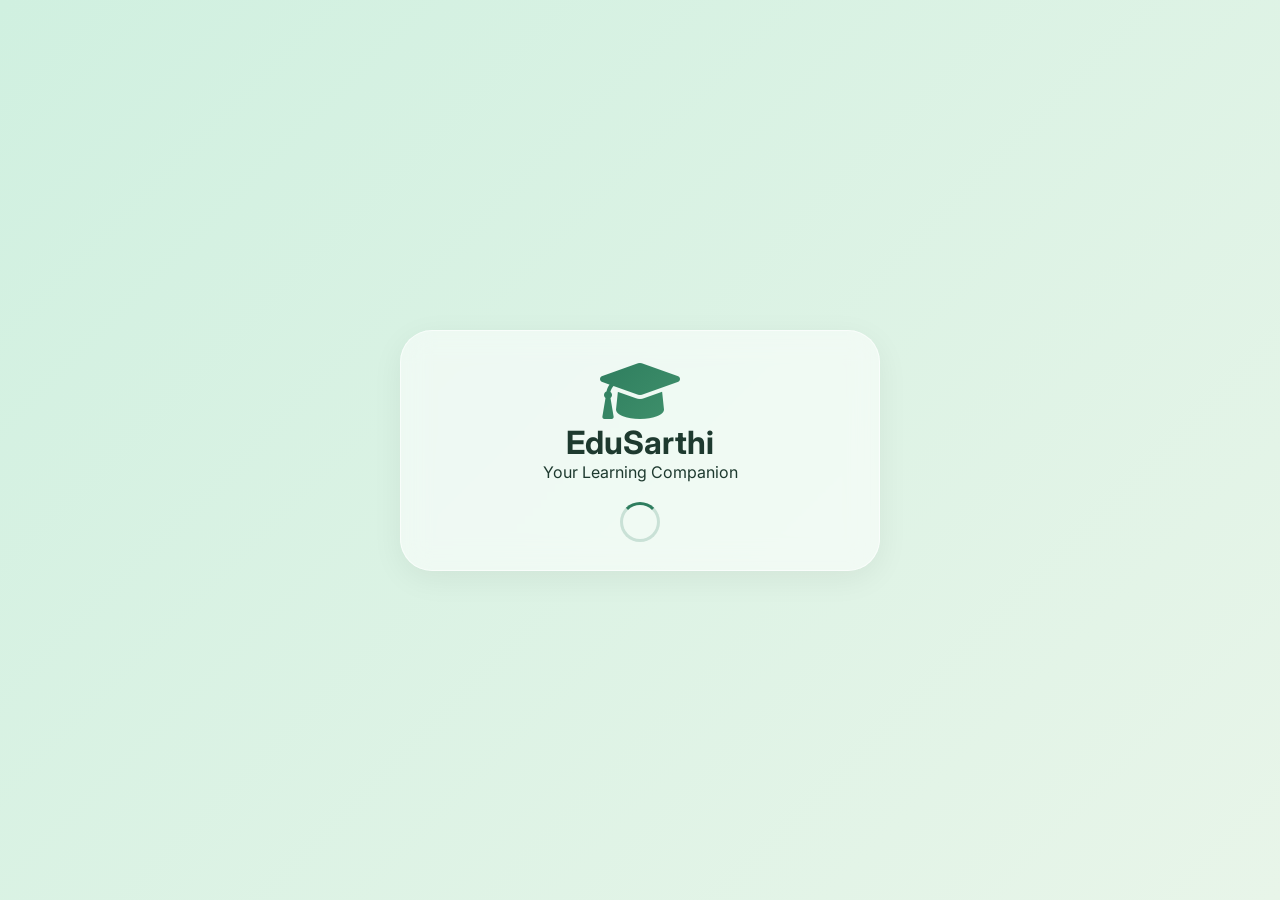
==== index.html @ a95be11b "Add files via upload" ====
<!DOCTYPE html>
<html lang="en">
<head>
    <meta charset="UTF-8">
    <meta name="viewport" content="width=device-width, initial-scale=1.0, viewport-fit=cover, user-scalable=no">
    <title>EduSarthi | Professional Learning App</title>
    <link rel="stylesheet" href="style.css">
    <link href="https://fonts.googleapis.com/css2?family=Inter:opsz,wght@14..32,300;400;500;600;700;800&display=swap" rel="stylesheet">
    <link rel="stylesheet" href="https://cdnjs.cloudflare.com/ajax/libs/font-awesome/6.0.0-beta3/css/all.min.css">
</head>
<body>

    <!-- SPLASH SCREEN -->
    <div id="splash" class="screen active">
        <div class="glass-card splash-card">
            <div class="logo-icon">
                <i class="fas fa-graduation-cap"></i>
            </div>
            <h1>EduSarthi</h1>
            <p id="splashText">Your Learning Companion</p>
            <div class="spinner"></div>
        </div>
    </div>

    <!-- LOGIN SCREEN -->
    <div id="login" class="screen">
        <div class="glass-card">
            <i class="fas fa-chalkboard-user" style="font-size: 2.5rem; color: #2d6a4f;"></i>
            <h2 id="loginTitle">Welcome to EduSarthi</h2>
            <p id="loginSub">Sign in to continue</p>
            <div class="input-group">
                <i class="fas fa-user"></i>
                <input type="text" id="studentName" placeholder="Full Name">
            </div>
            <div class="input-group">
                <i class="fas fa-phone-alt"></i>
                <input type="tel" id="studentNumber" placeholder="Mobile Number">
            </div>
            <button id="loginBtn" class="btn-primary">Continue →</button>
        </div>
    </div>

    <!-- LANGUAGE SCREEN -->
    <div id="language" class="screen">
        <div class="glass-card">
            <h2 id="langTitle">Choose Language</h2>
            <p id="langSub">Select your preferred language</p>
            <div id="langList" class="lang-grid"></div>
            <button id="langNext" class="btn-primary">Next →</button>
        </div>
    </div>

    <!-- SETUP SCREEN -->
    <div id="setup" class="screen">
        <div class="glass-card">
            <h2 id="setupTitle">Complete Your Profile</h2>
            <div class="input-group">
                <i class="fas fa-layer-group"></i>
                <select id="classSelect"></select>
            </div>
            <div class="input-group">
                <i class="fas fa-building"></i>
                <select id="boardSelect">
                    <option>CBSE</option>
                    <option>State Board</option>
                </select>
            </div>
            <div class="input-group">
                <i class="fas fa-school"></i>
                <input type="text" id="schoolName" placeholder="School Name">
            </div>
            <div class="subjects-group">
                <label id="subjectsLabel">Select Subjects:</label>
                <div id="subjectsList" class="subjects-grid"></div>
            </div>
            <button id="saveSetup" class="btn-primary">Save & Start →</button>
        </div>
    </div>

    <!-- DASHBOARD -->
    <div id="dashboard" class="screen">
        <div class="dashboard-header">
            <div class="greeting">
                <i class="fas fa-user-circle"></i>
                <div>
                    <span id="welcomePrefix">Hello,</span>
                    <h3 id="welcomeName">Student</h3>
                </div>
            </div>
            <button id="settingsBtn" class="icon-btn"><i class="fas fa-cog"></i></button>
        </div>
        <div class="tab-bar">
            <button class="tab-btn active" data-tab="subjects"><i class="fas fa-book-open"></i> <span id="subjectsTabText">Subjects</span></button>
            <button class="tab-btn" data-tab="progress"><i class="fas fa-chart-line"></i> <span id="progressTabText">Progress</span></button>
        </div>
        <div id="subjectsTab" class="tab-pane active">
            <div id="subjectsContainer" class="subjects-list"></div>
        </div>
        <div id="progressTab" class="tab-pane">
            <div class="glass-card">
                <h3 id="progressTitle">Learning Progress</h3>
                <div class="radial-progress" id="radialProgress">
                    <span>0%</span>
                </div>
                <div id="progressStats" class="progress-stats"></div>
            </div>
        </div>
    </div>

    <!-- SUBJECT CHAPTERS -->
    <div id="subjectDetail" class="screen">
        <div class="header-nav">
            <button id="backToDash" class="back-btn"><i class="fas fa-arrow-left"></i></button>
            <h2 id="subjectTitle">Subject</h2>
        </div>
        <div id="chaptersList" class="chapters-list"></div>
    </div>

    <!-- QUIZ SCREEN -->
    <div id="quizScreen" class="screen">
        <div class="header-nav">
            <button id="closeQuiz" class="back-btn"><i class="fas fa-times"></i></button>
            <h2 id="quizHeader">Quiz</h2>
        </div>
        <div id="quizContent" class="quiz-container"></div>
    </div>

    <!-- SETTINGS MODAL -->
    <div id="settingsModal" class="modal">
        <div class="modal-content glass-card">
            <h3 id="settingsTitle">Settings</h3>
            <button id="resetApp" class="btn-danger">Reset All Data</button>
            <button id="closeSettings" class="btn-outline">Cancel</button>
        </div>
    </div>

    <script src="app.js"></script>
</body>
</html>
---- style.css ----
* {
    margin: 0;
    padding: 0;
    box-sizing: border-box;
}

body {
    font-family: 'Inter', sans-serif;
    background: linear-gradient(135deg, #d0f0e0 0%, #e8f5e9 100%);
    min-height: 100vh;
    display: flex;
    align-items: center;
    justify-content: center;
    padding: 20px;
}

/* Screen transitions */
.screen {
    display: none;
    width: 100%;
    max-width: 480px;
    margin: 0 auto;
    animation: fadeSlide 0.3s ease;
}
.screen.active { display: block; }

@keyframes fadeSlide {
    from { opacity: 0; transform: translateY(15px); }
    to { opacity: 1; transform: translateY(0); }
}

/* Glassmorphism card */
.glass-card, .modal-content, .quiz-container {
    background: rgba(255, 255, 255, 0.55);
    backdrop-filter: blur(14px);
    border-radius: 32px;
    padding: 28px 20px;
    border: 1px solid rgba(255, 255, 255, 0.6);
    box-shadow: 0 8px 32px rgba(0, 0, 0, 0.06);
    color: #1e3a2f;
}

/* Splash */
.splash-card {
    text-align: center;
}
.logo-icon i {
    font-size: 4rem;
    background: linear-gradient(135deg, #2e7d5e, #40916c);
    -webkit-background-clip: text;
    background-clip: text;
    color: transparent;
}
.spinner {
    width: 40px;
    height: 40px;
    margin: 20px auto 0;
    border: 3px solid rgba(46, 125, 94, 0.2);
    border-top: 3px solid #2e7d5e;
    border-radius: 50%;
    animation: spin 0.8s linear infinite;
}
@keyframes spin {
    to { transform: rotate(360deg); }
}

/* Input fields */
.input-group {
    display: flex;
    align-items: center;
    background: rgba(255, 255, 255, 0.85);
    border-radius: 40px;
    padding: 12px 18px;
    margin: 14px 0;
    gap: 12px;
    border: 1px solid #c8e6d9;
}
.input-group i { color: #2e7d5e; font-size: 1.2rem; }
.input-group input, .input-group select {
    background: transparent;
    border: none;
    width: 100%;
    color: #1e3a2f;
    font-size: 1rem;
    outline: none;
}
.input-group input::placeholder { color: #8fbc9f; }
select option { background: white; color: #1e3a2f; }

/* Buttons */
.btn-primary {
    background: linear-gradient(95deg, #2e7d5e, #40916c);
    border: none;
    width: 100%;
    padding: 14px;
    border-radius: 40px;
    font-weight: 700;
    font-size: 1rem;
    color: white;
    margin-top: 20px;
    cursor: pointer;
    transition: 0.2s;
    display: flex;
    align-items: center;
    justify-content: center;
    gap: 8px;
    box-shadow: 0 4px 10px rgba(46, 125, 94, 0.2);
}
.btn-primary:hover { transform: scale(0.98); background: #1b5a41; }

/* Language & subject grids */
.lang-grid, .subjects-grid {
    display: grid;
    grid-template-columns: repeat(auto-fill, minmax(100px, 1fr));
    gap: 12px;
    margin: 20px 0;
}
.lang-option, .subject-check {
    background: rgba(255, 255, 255, 0.8);
    padding: 10px;
    text-align: center;
    border-radius: 40px;
    cursor: pointer;
    transition: 0.2s;
    font-weight: 500;
    color: #1e3a2f;
    border: 1px solid #c8e6d9;
}
.lang-option.selected, .subject-check.selected {
    background: #2e7d5e;
    color: white;
    border: none;
    box-shadow: 0 4px 10px rgba(46, 125, 94, 0.3);
}

/* Dashboard */
.dashboard-header {
    display: flex;
    justify-content: space-between;
    align-items: center;
    margin-bottom: 24px;
}
.greeting { display: flex; align-items: center; gap: 12px; }
.greeting i { font-size: 2.5rem; color: #2e7d5e; }
.icon-btn {
    background: rgba(255,255,255,0.7);
    border: none;
    width: 44px;
    height: 44px;
    border-radius: 30px;
    color: #2e7d5e;
    font-size: 1.2rem;
    cursor: pointer;
}
.tab-bar {
    display: flex;
    background: rgba(255,255,255,0.5);
    backdrop-filter: blur(8px);
    border-radius: 50px;
    padding: 6px;
    margin-bottom: 24px;
}
.tab-btn {
    flex: 1;
    background: transparent;
    border: none;
    padding: 10px;
    border-radius: 40px;
    color: #1e3a2f;
    font-weight: 600;
    display: flex;
    align-items: center;
    justify-content: center;
    gap: 8px;
    cursor: pointer;
}
.tab-btn.active {
    background: #2e7d5e;
    color: white;
}
.tab-pane { display: none; }
.tab-pane.active { display: block; }

/* Subject cards */
.subjects-list {
    display: flex;
    flex-direction: column;
    gap: 12px;
}
.subject-card {
    background: rgba(255,255,255,0.7);
    border-radius: 24px;
    padding: 14px 18px;
    display: flex;
    align-items: center;
    justify-content: space-between;
    border: 1px solid rgba(46,125,94,0.2);
}
.subject-left i { font-size: 1.8rem; color: #2e7d5e; }
.open-subject {
    background: #2e7d5e;
    border: none;
    padding: 6px 18px;
    border-radius: 30px;
    font-weight: bold;
    color: white;
    cursor: pointer;
}

/* Chapters */
.chapters-list { display: flex; flex-direction: column; gap: 12px; }
.chapter-card {
    background: rgba(255,255,255,0.7);
    border-radius: 24px;
    padding: 16px;
    border-left: 5px solid #2e7d5e;
}
.chapter-title { font-size: 1.2rem; font-weight: 700; margin-bottom: 12px; color: #1e3a2f; }
.chapter-actions {
    display: flex;
    flex-wrap: wrap;
    gap: 10px;
}
.chapter-actions button {
    background: rgba(255,255,255,0.9);
    border: 1px solid #c8e6d9;
    padding: 6px 14px;
    border-radius: 30px;
    color: #1e3a2f;
    cursor: pointer;
    transition: 0.2s;
}
.chapter-actions button.completed { background: #2e7d5e; color: white; border: none; }
.quiz-action { background: #f4a261 !important; color: white !important; border: none !important; }

/* Quiz */
.quiz-container {
    padding: 20px;
}
.quiz-question { font-size: 1.3rem; font-weight: 700; margin-bottom: 20px; }
.quiz-option {
    background: rgba(255,255,255,0.85);
    border: 1px solid #c8e6d9;
    margin: 10px 0;
    padding: 12px 16px;
    border-radius: 40px;
    cursor: pointer;
}
.quiz-option.selected {
    background: #2e7d5e;
    color: white;
    border: none;
}

/* Radial progress */
.radial-progress {
    width: 130px;
    height: 130px;
    margin: 20px auto;
    border-radius: 50%;
    background: conic-gradient(#2e7d5e 0deg, #e2f0e5 0deg);
    display: flex;
    align-items: center;
    justify-content: center;
    font-size: 2rem;
    font-weight: bold;
    color: #1e3a2f;
}
.progress-stats { text-align: center; margin-top: 10px; color: #2d6a4f; }

/* Modal */
.modal {
    position: fixed;
    top: 0; left: 0;
    width: 100%; height: 100%;
    background: rgba(0,0,0,0.3);
    backdrop-filter: blur(8px);
    display: flex;
    align-items: center;
    justify-content: center;
    visibility: hidden;
    opacity: 0;
    transition: 0.2s;
}
.modal.active { visibility: visible; opacity: 1; }
.modal-content { width: 80%; text-align: center; }
.btn-danger {
    background: #e63946;
    border: none;
    padding: 10px;
    border-radius: 40px;
    margin: 8px 0;
    color: white;
    width: 100%;
    cursor: pointer;
}
.btn-outline {
    background: transparent;
    border: 1px solid #2e7d5e;
    color: #2e7d5e;
    padding: 10px;
    border-radius: 40px;
    width: 100%;
    cursor: pointer;
}

/* Header navigation */
.header-nav {
    display: flex;
    align-items: center;
    gap: 16px;
    margin-bottom: 20px;
}
.back-btn {
    background: rgba(255,255,255,0.7);
    border: none;
    width: 44px;
    height: 44px;
    border-radius: 50%;
    color: #2e7d5e;
    cursor: pointer;
}
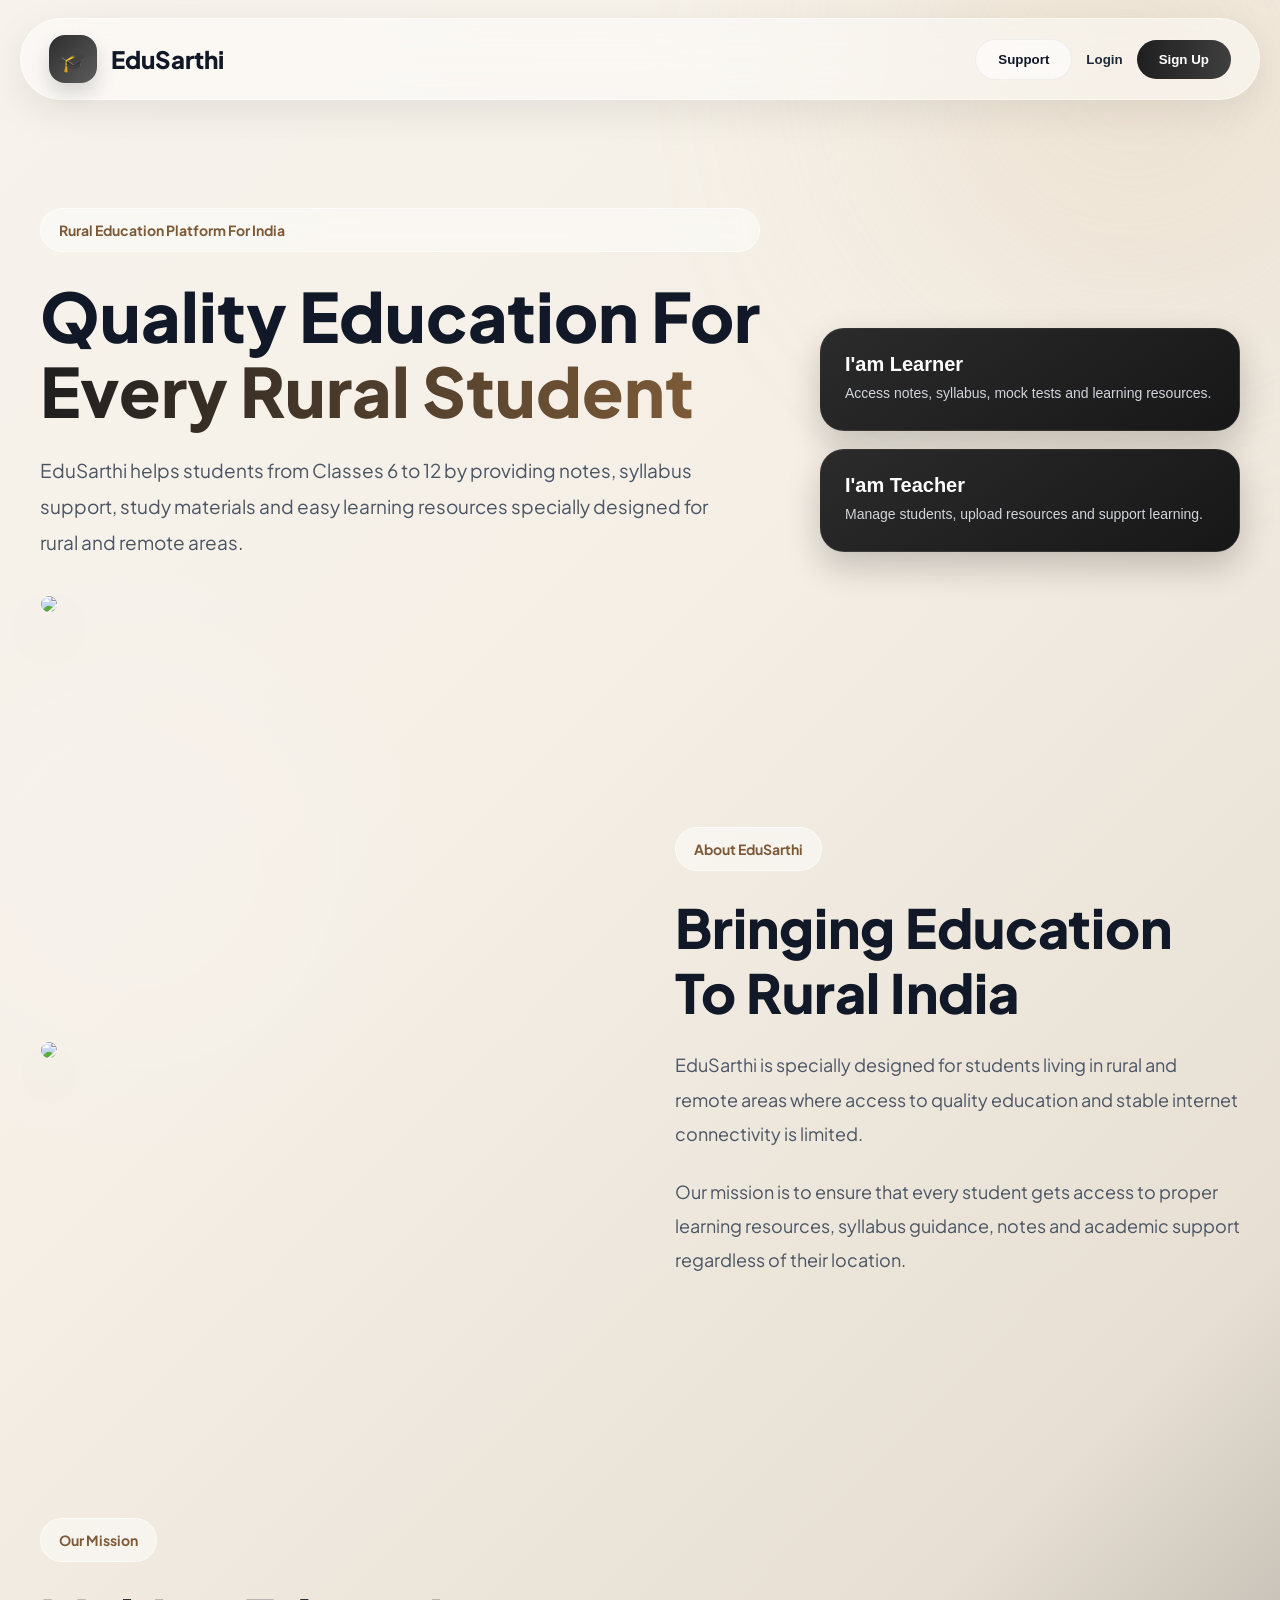
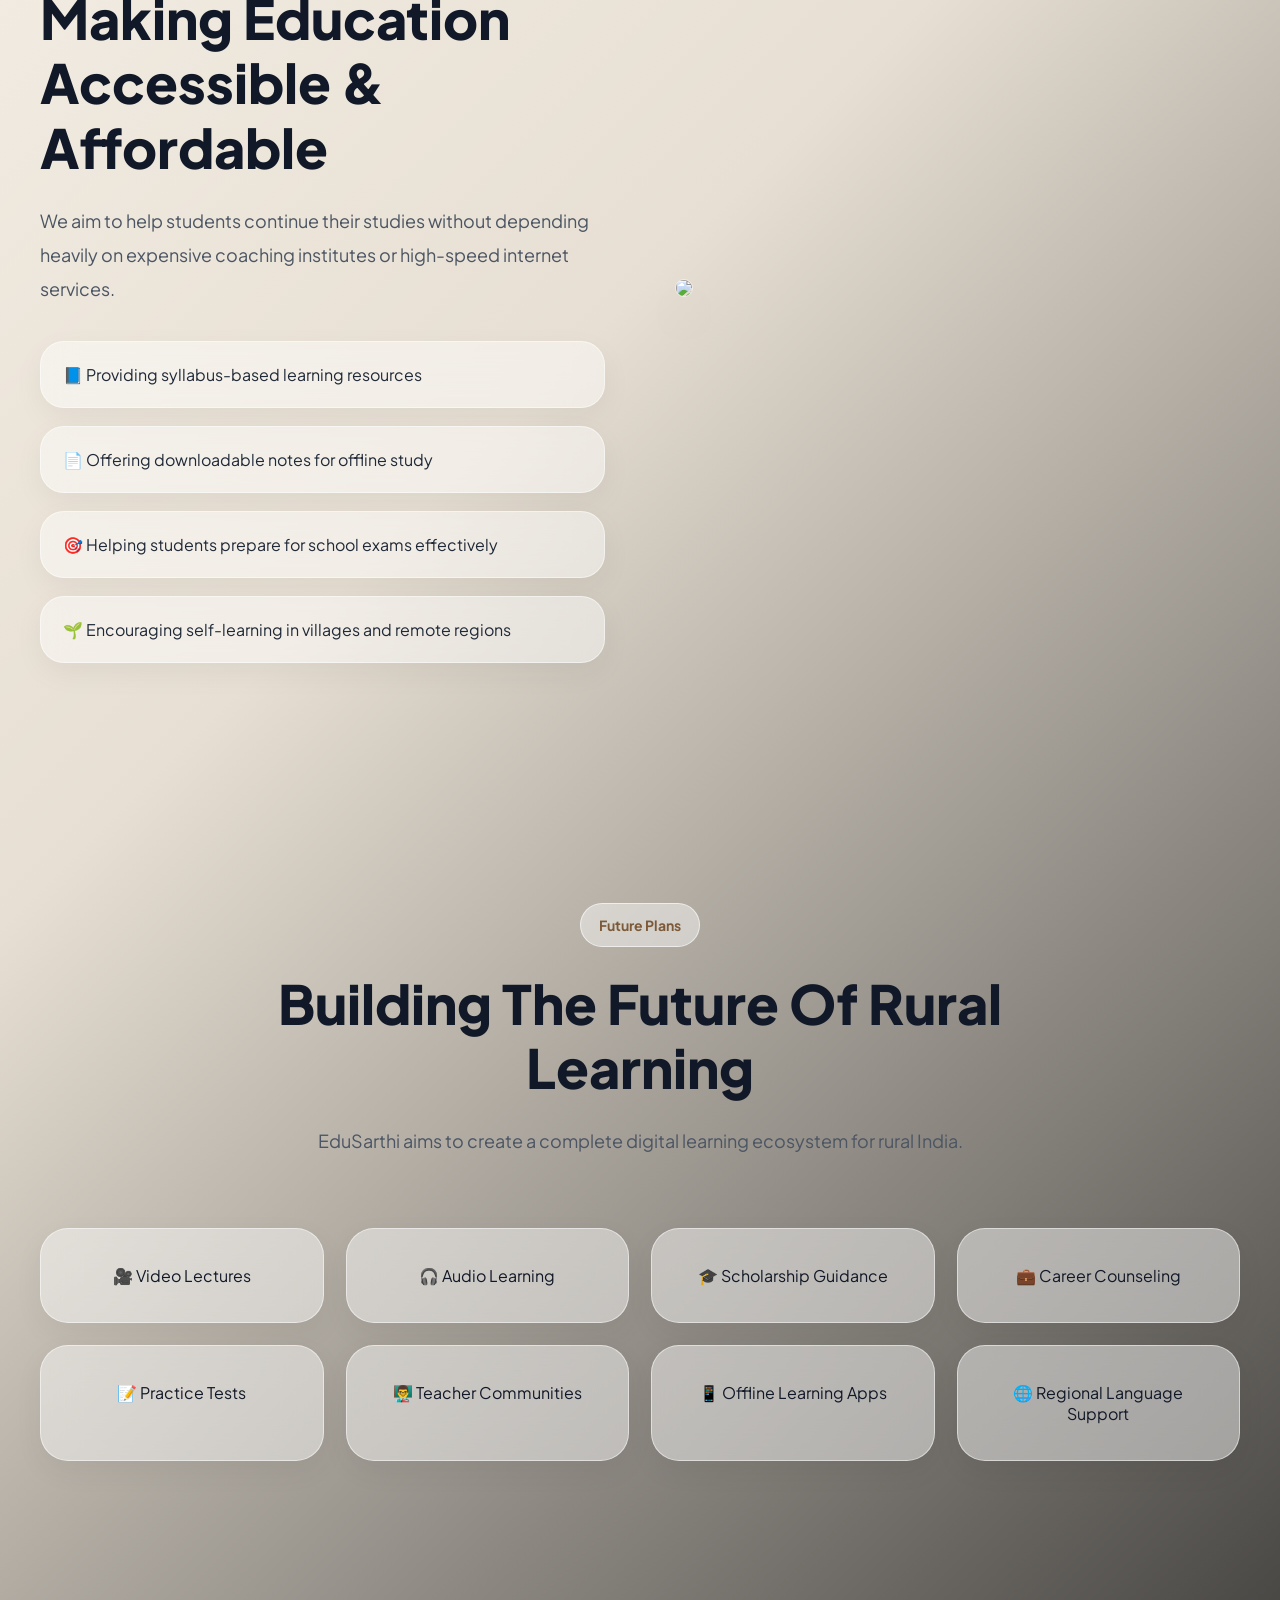
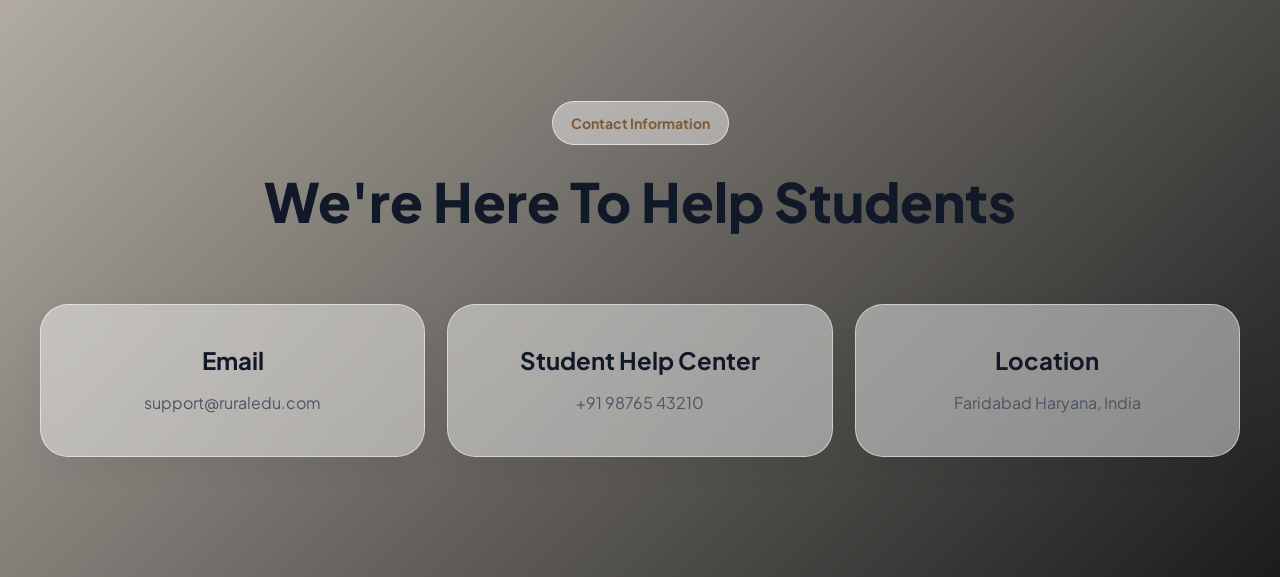
==== commit a767a396: "Add files via upload" ====
--- a/index.html
+++ b/index.html
@@ -1,139 +1,615 @@
 <!DOCTYPE html>
 <html lang="en">
 <head>
-    <meta charset="UTF-8">
-    <meta name="viewport" content="width=device-width, initial-scale=1.0, viewport-fit=cover, user-scalable=no">
-    <title>EduSarthi | Professional Learning App</title>
-    <link rel="stylesheet" href="style.css">
-    <link href="https://fonts.googleapis.com/css2?family=Inter:opsz,wght@14..32,300;400;500;600;700;800&display=swap" rel="stylesheet">
-    <link rel="stylesheet" href="https://cdnjs.cloudflare.com/ajax/libs/font-awesome/6.0.0-beta3/css/all.min.css">
+  <meta charset="UTF-8" />
+  <meta name="viewport" content="width=device-width, initial-scale=1.0"/>
+
+  <title>EduSarthi</title>
+
+  <link rel="stylesheet" href="style.css">
 </head>
+
 <body>
 
-    <!-- SPLASH SCREEN -->
-    <div id="splash" class="screen active">
-        <div class="glass-card splash-card">
-            <div class="logo-icon">
-                <i class="fas fa-graduation-cap"></i>
-            </div>
-            <h1>EduSarthi</h1>
-            <p id="splashText">Your Learning Companion</p>
-            <div class="spinner"></div>
+<!-- =========================
+     NAVBAR
+========================= -->
+
+<header>
+
+  <div class="navbar">
+
+    <div class="logo-section">
+
+      <div class="logo-box">
+        🎓
+      </div>
+
+      <h1>EduSarthi</h1>
+
+    </div>
+
+    <div class="nav-buttons">
+
+      <button class="support-nav-btn">
+        Support
+      </button>
+
+      <button class="login-btn">
+        Login
+      </button>
+
+      <button class="signup-btn">
+        Sign Up
+      </button>
+
+    </div>
+
+  </div>
+
+</header>
+
+
+<!-- =========================
+     HERO SECTION
+========================= -->
+
+<section class="hero">
+
+  <div class="hero-content">
+
+    <!-- LEFT SIDE -->
+
+    <div class="hero-left">
+
+      <div class="badge">
+        Rural Education Platform For India
+      </div>
+
+      <h1 class="hero-title">
+
+        Quality Education For <br>
+
+        <span class="gradient-text">
+          Every Rural Student
+        </span>
+
+      </h1>
+
+      <p class="hero-text">
+
+        EduSarthi helps students from Classes 6 to 12 by providing
+        notes, syllabus support, study materials and easy learning
+        resources specially designed for rural and remote areas.
+
+      </p>
+
+      <div class="hero-right">
+
+        <img
+        class="hero-image"
+        src="https://images.unsplash.com/photo-1522202176988-66273c2fd55f?q=80&w=1200&auto=format&fit=crop">
+
+      </div>
+
+    </div>
+
+
+
+    <!-- RIGHT SIDE BOXES -->
+
+    <div class="hero-box-side">
+
+      <div class="role-buttons">  
+
+        <button class="role-main-btn" onclick="openLearnerModal()">
+            <h3>I'am Learner</h3>
+
+          <p>
+            Access notes, syllabus, mock tests and learning resources.
+          </p>
+
+        </button>
+
+
+        <button class="role-main-btn" onclick="openTeacherModal()">
+
+          <h3>I'am Teacher</h3>
+
+          <p>
+            Manage students, upload resources and support learning.
+          </p>
+
+        </button>
+
+      </div>
+
+    </div>
+
+  </div>
+
+</section>
+
+
+<!-- =========================
+     ABOUT SECTION
+========================= -->
+
+<section class="info-section">
+
+  <div class="section-container">
+
+    <div class="section-image">
+
+      <img
+      src="https://images.unsplash.com/photo-1509062522246-3755977927d7?q=80&w=1200&auto=format&fit=crop">
+
+    </div>
+
+    <div class="section-content">
+
+      <div class="section-tag">
+        About EduSarthi
+      </div>
+
+      <h2 class="section-title">
+        Bringing Education To Rural India
+      </h2>
+
+      <p class="section-text">
+
+        EduSarthi is specially designed for students living in rural
+        and remote areas where access to quality education and stable
+        internet connectivity is limited.
+
+      </p>
+
+      <p class="section-text">
+
+        Our mission is to ensure that every student gets access to
+        proper learning resources, syllabus guidance, notes and academic
+        support regardless of their location.
+
+      </p>
+
+    </div>
+
+  </div>
+
+</section>
+
+
+<!-- =========================
+     MISSION SECTION
+========================= -->
+
+<section class="mission-section">
+
+  <div class="mission-container">
+
+    <div>
+
+      <div class="section-tag">
+        Our Mission
+      </div>
+
+      <h2 class="section-title">
+        Making Education Accessible & Affordable
+      </h2>
+
+      <p class="mission-text">
+
+        We aim to help students continue their studies without depending
+        heavily on expensive coaching institutes or high-speed internet services.
+
+      </p>
+
+      <div class="mission-points">
+
+        <div class="mission-card">
+          📘 Providing syllabus-based learning resources
         </div>
-    </div>
-
-    <!-- LOGIN SCREEN -->
-    <div id="login" class="screen">
-        <div class="glass-card">
-            <i class="fas fa-chalkboard-user" style="font-size: 2.5rem; color: #2d6a4f;"></i>
-            <h2 id="loginTitle">Welcome to EduSarthi</h2>
-            <p id="loginSub">Sign in to continue</p>
-            <div class="input-group">
-                <i class="fas fa-user"></i>
-                <input type="text" id="studentName" placeholder="Full Name">
-            </div>
-            <div class="input-group">
-                <i class="fas fa-phone-alt"></i>
-                <input type="tel" id="studentNumber" placeholder="Mobile Number">
-            </div>
-            <button id="loginBtn" class="btn-primary">Continue →</button>
+
+        <div class="mission-card">
+          📄 Offering downloadable notes for offline study
         </div>
-    </div>
-
-    <!-- LANGUAGE SCREEN -->
-    <div id="language" class="screen">
-        <div class="glass-card">
-            <h2 id="langTitle">Choose Language</h2>
-            <p id="langSub">Select your preferred language</p>
-            <div id="langList" class="lang-grid"></div>
-            <button id="langNext" class="btn-primary">Next →</button>
+
+        <div class="mission-card">
+          🎯 Helping students prepare for school exams effectively
         </div>
-    </div>
-
-    <!-- SETUP SCREEN -->
-    <div id="setup" class="screen">
-        <div class="glass-card">
-            <h2 id="setupTitle">Complete Your Profile</h2>
-            <div class="input-group">
-                <i class="fas fa-layer-group"></i>
-                <select id="classSelect"></select>
-            </div>
-            <div class="input-group">
-                <i class="fas fa-building"></i>
-                <select id="boardSelect">
-                    <option>CBSE</option>
-                    <option>State Board</option>
-                </select>
-            </div>
-            <div class="input-group">
-                <i class="fas fa-school"></i>
-                <input type="text" id="schoolName" placeholder="School Name">
-            </div>
-            <div class="subjects-group">
-                <label id="subjectsLabel">Select Subjects:</label>
-                <div id="subjectsList" class="subjects-grid"></div>
-            </div>
-            <button id="saveSetup" class="btn-primary">Save & Start →</button>
+
+        <div class="mission-card">
+          🌱 Encouraging self-learning in villages and remote regions
         </div>
-    </div>
-
-    <!-- DASHBOARD -->
-    <div id="dashboard" class="screen">
-        <div class="dashboard-header">
-            <div class="greeting">
-                <i class="fas fa-user-circle"></i>
-                <div>
-                    <span id="welcomePrefix">Hello,</span>
-                    <h3 id="welcomeName">Student</h3>
-                </div>
-            </div>
-            <button id="settingsBtn" class="icon-btn"><i class="fas fa-cog"></i></button>
-        </div>
-        <div class="tab-bar">
-            <button class="tab-btn active" data-tab="subjects"><i class="fas fa-book-open"></i> <span id="subjectsTabText">Subjects</span></button>
-            <button class="tab-btn" data-tab="progress"><i class="fas fa-chart-line"></i> <span id="progressTabText">Progress</span></button>
-        </div>
-        <div id="subjectsTab" class="tab-pane active">
-            <div id="subjectsContainer" class="subjects-list"></div>
-        </div>
-        <div id="progressTab" class="tab-pane">
-            <div class="glass-card">
-                <h3 id="progressTitle">Learning Progress</h3>
-                <div class="radial-progress" id="radialProgress">
-                    <span>0%</span>
-                </div>
-                <div id="progressStats" class="progress-stats"></div>
-            </div>
-        </div>
-    </div>
-
-    <!-- SUBJECT CHAPTERS -->
-    <div id="subjectDetail" class="screen">
-        <div class="header-nav">
-            <button id="backToDash" class="back-btn"><i class="fas fa-arrow-left"></i></button>
-            <h2 id="subjectTitle">Subject</h2>
-        </div>
-        <div id="chaptersList" class="chapters-list"></div>
-    </div>
-
-    <!-- QUIZ SCREEN -->
-    <div id="quizScreen" class="screen">
-        <div class="header-nav">
-            <button id="closeQuiz" class="back-btn"><i class="fas fa-times"></i></button>
-            <h2 id="quizHeader">Quiz</h2>
-        </div>
-        <div id="quizContent" class="quiz-container"></div>
-    </div>
-
-    <!-- SETTINGS MODAL -->
-    <div id="settingsModal" class="modal">
-        <div class="modal-content glass-card">
-            <h3 id="settingsTitle">Settings</h3>
-            <button id="resetApp" class="btn-danger">Reset All Data</button>
-            <button id="closeSettings" class="btn-outline">Cancel</button>
-        </div>
-    </div>
-
-    <script src="app.js"></script>
+
+      </div>
+
+    </div>
+
+    <div>
+
+      <img
+      class="mission-image"
+      src="https://images.unsplash.com/photo-1523240795612-9a054b0db644?q=80&w=1200&auto=format&fit=crop">
+
+    </div>
+
+  </div>
+
+</section>
+
+
+<!-- =========================
+     FUTURE SECTION
+========================= -->
+
+<section class="future-section">
+
+  <div class="future-heading">
+
+    <div class="section-tag">
+      Future Plans
+    </div>
+
+    <h2 class="section-title center">
+      Building The Future Of Rural Learning
+    </h2>
+
+    <p class="section-text">
+
+      EduSarthi aims to create a complete digital learning ecosystem
+      for rural India.
+
+    </p>
+
+  </div>
+
+  <div class="future-grid">
+
+    <div class="future-card">
+      🎥 Video Lectures
+    </div>
+
+    <div class="future-card">
+      🎧 Audio Learning
+    </div>
+
+    <div class="future-card">
+      🎓 Scholarship Guidance
+    </div>
+
+    <div class="future-card">
+      💼 Career Counseling
+    </div>
+
+    <div class="future-card">
+      📝 Practice Tests
+    </div>
+
+    <div class="future-card">
+      👨‍🏫 Teacher Communities
+    </div>
+
+    <div class="future-card">
+      📱 Offline Learning Apps
+    </div>
+
+    <div class="future-card">
+      🌐 Regional Language Support
+    </div>
+
+  </div>
+
+</section>
+
+
+<!-- =========================
+     CONTACT SECTION
+========================= -->
+
+<section class="contact-section">
+
+  <div class="contact-container">
+
+    <div class="section-tag">
+      Contact Information
+    </div>
+
+    <h2 class="section-title center">
+      We're Here To Help Students
+    </h2>
+
+    <div class="contact-grid">
+
+      <div class="contact-card">
+
+        <h3>Email</h3>
+
+        <p>
+          support@ruraledu.com
+        </p>
+
+      </div>
+
+      <div class="contact-card">
+
+        <h3>Student Help Center</h3>
+
+        <p>
+          +91 98765 43210
+        </p>
+
+      </div>
+
+      <div class="contact-card">
+
+        <h3>Location</h3>
+
+        <p>
+          Faridabad Haryana, India
+        </p>
+
+      </div>
+
+    </div>
+
+  </div>
+
+</section>
+
+<!-- =========================
+     LOGIN MODAL (Generic - Leave as is)
+========================= -->
+
+<div class="auth-modal" id="authModal">
+
+  <div class="auth-box">
+
+    <span class="close-auth" id="closeAuth">
+      ✖
+    </span>
+
+    <h2>Welcome To EduSarthi</h2>
+
+    <!-- GOOGLE LOGIN -->
+
+    <button class="google-login-btn"
+    onclick="googleLogin()">
+
+      Sign In With Google
+
+    </button>
+
+    <div class="or-line">
+      OR
+    </div>
+
+    <!-- PHONE OTP -->
+
+    <input
+    type="number"
+    id="phone"
+    placeholder="Enter Mobile Number">
+
+    <div id="recaptcha-container"></div>
+
+    <button
+    class="otp-btn"
+    onclick="sendOTP()">
+
+      Send OTP
+
+    </button>
+
+    <input
+    type="number"
+    id="otp"
+    placeholder="Enter OTP">
+
+    <button
+    class="verify-btn"
+    onclick="verifyOTP()">
+
+      Verify OTP
+
+    </button>
+
+  </div>
+
+</div>
+
+<!-- =========================
+     TEACHER LOGIN MODAL (Unchanged)
+========================= -->
+
+<div class="teacher-auth-modal" id="teacherAuthModal">
+
+  <div class="teacher-auth-box">
+
+    <span class="close-auth" id="closeTeacherAuth">
+      ✖
+    </span>
+
+    <!-- LOGIN FORM -->
+
+    <div id="loginSection">
+
+      <h2>Teacher Login</h2>
+
+      <button class="google-btn"
+      onclick="teacherGoogleLogin()">
+
+        Sign In With Google
+
+      </button>
+
+      <div class="or-line">
+        OR
+      </div>
+
+      <input
+      type="number"
+      id="teacherPhone"
+      placeholder="Enter Mobile Number">
+
+      <div id="teacher-recaptcha"></div>
+
+      <button
+      class="auth-btn"
+      onclick="sendTeacherOTP()">
+
+        Send OTP
+
+      </button>
+
+      <input
+      type="number"
+      id="teacherOTP"
+      placeholder="Enter OTP">
+
+      <button
+      class="auth-btn"
+      onclick="verifyTeacherOTP()">
+
+        Verify OTP
+
+      </button>
+
+      <p class="switch-text">
+
+        Don't have account?
+
+        <span onclick="openSignup()">
+          Sign Up
+        </span>
+
+      </p>
+
+    </div>
+
+    <!-- SIGNUP FORM -->
+
+    <div id="signupSection" style="display:none;">
+
+      <h2>Create Teacher Account</h2>
+
+      <input type="text"
+      id="teacherName"
+      placeholder="Full Name">
+
+      <input type="text"
+      id="teacherSchool"
+      placeholder="School Name">
+
+      <input type="text"
+      id="teacherSubject"
+      placeholder="Subject">
+
+      <input type="number"
+      id="teacherExperience"
+      placeholder="Experience (Years)">
+
+      <input type="email"
+      id="teacherEmail"
+      placeholder="Email Address">
+
+      <button onclick="createTeacherAccount()">
+  Create Account
+</button>
+
+      <p class="switch-text">
+
+        Already have account?
+
+        <span onclick="openLogin()">
+          Login
+        </span>
+
+      </p>
+
+    </div>
+
+  </div>
+
+</div>
+
+<!-- =========================
+     LEARNER MODAL (NEW - With Biodata Flow)
+     ========================= -->
+
+<div class="teacher-auth-modal" id="learnerAuthModal">
+
+  <div class="teacher-auth-box">
+
+    <span class="close-auth" id="closeLearnerAuth">
+      ✖
+    </span>
+
+    <!-- LOGIN PANEL (default visible) -->
+    <div id="learnerLoginPanel">
+      <h2>Learner Login</h2>
+
+      <button class="google-btn" onclick="learnerGoogleLogin()">
+        🔐 Sign In With Google
+      </button>
+
+      <div class="or-line">OR</div>
+
+      <input type="number" id="learnerPhone" placeholder="Enter Mobile Number">
+      <div id="learner-recaptcha"></div>
+
+      <button class="auth-btn" onclick="sendLearnerOTP()">Send OTP</button>
+
+      <input type="number" id="learnerOTP" placeholder="Enter OTP">
+      <button class="auth-btn" onclick="verifyLearnerOTP()">Verify OTP</button>
+
+      <p class="switch-text">
+        New user? <span onclick="openLearnerSignup()">Create Profile</span>
+      </p>
+    </div>
+
+    <!-- BIODATA PANEL (first-time signup) -->
+    <div id="learnerBiodataPanel" style="display:none;">
+  <h2>Complete Your Profile</h2>
+  <input type="text" id="biodataName" placeholder="Full Name *" required>
+  <input type="text" id="biodataSchool" placeholder="School Name *" required>
+
+  <!-- Class dropdown -->
+  <select id="biodataClass" required onchange="updateSubjectsByClass()">
+    <option value="">Select Class *</option>
+    <option>6</option><option>7</option><option>8</option>
+    <option>9</option><option>10</option><option>11</option><option>12</option>
+  </select>
+
+  <!-- Subjects checkboxes -->
+  <div id="subjectsContainer" style="margin-bottom: 16px;">
+    <label style="display:block; margin-bottom:8px; font-weight:600;">Select Subjects *</label>
+    <div id="subjectsCheckboxes" class="subjects-grid"></div>
+  </div>
+
+  <!-- Date of Birth -->
+  <input type="date" id="biodataDOB" placeholder="Date of Birth *" required>
+
+  <input type="text" id="biodataVillage" placeholder="Village / City *" required>
+  <input type="tel" id="biodataPhone" placeholder="Your Mobile Number *" required>
+  <input type="email" id="biodataEmail" placeholder="Email Address (optional)">
+  <input type="tel" id="biodataParentPhone" placeholder="Parent's Mobile Number (optional)">
+
+  <button class="auth-btn" onclick="saveLearnerBiodata()">Save & Continue</button>
+  <p class="switch-text">Already have account? <span onclick="showLearnerLogin()">Login</span></p>
+</div>
+
+  </div>
+
+</div>
+
+<!-- FIREBASE JS -->
+<script type="module" src="app.js"></script>
+
+<script>
+  function openLearnerModal() { document.getElementById('learnerAuthModal').style.display = 'flex'; }
+  function openTeacherModal() { document.getElementById('teacherAuthModal').style.display = 'flex'; }
+</script>
+
 </body>
 </html>
--- a/style.css
+++ b/style.css
@@ -1,322 +1,1095 @@
-* {
-    margin: 0;
-    padding: 0;
-    box-sizing: border-box;
-}
-
-body {
-    font-family: 'Inter', sans-serif;
-    background: linear-gradient(135deg, #d0f0e0 0%, #e8f5e9 100%);
-    min-height: 100vh;
-    display: flex;
-    align-items: center;
-    justify-content: center;
-    padding: 20px;
-}
-
-/* Screen transitions */
-.screen {
-    display: none;
-    width: 100%;
-    max-width: 480px;
-    margin: 0 auto;
-    animation: fadeSlide 0.3s ease;
-}
-.screen.active { display: block; }
-
-@keyframes fadeSlide {
-    from { opacity: 0; transform: translateY(15px); }
-    to { opacity: 1; transform: translateY(0); }
-}
-
-/* Glassmorphism card */
-.glass-card, .modal-content, .quiz-container {
-    background: rgba(255, 255, 255, 0.55);
-    backdrop-filter: blur(14px);
-    border-radius: 32px;
-    padding: 28px 20px;
-    border: 1px solid rgba(255, 255, 255, 0.6);
-    box-shadow: 0 8px 32px rgba(0, 0, 0, 0.06);
-    color: #1e3a2f;
-}
-
-/* Splash */
-.splash-card {
-    text-align: center;
-}
-.logo-icon i {
-    font-size: 4rem;
-    background: linear-gradient(135deg, #2e7d5e, #40916c);
-    -webkit-background-clip: text;
-    background-clip: text;
-    color: transparent;
-}
-.spinner {
-    width: 40px;
-    height: 40px;
-    margin: 20px auto 0;
-    border: 3px solid rgba(46, 125, 94, 0.2);
-    border-top: 3px solid #2e7d5e;
-    border-radius: 50%;
-    animation: spin 0.8s linear infinite;
-}
-@keyframes spin {
-    to { transform: rotate(360deg); }
-}
-
-/* Input fields */
-.input-group {
-    display: flex;
-    align-items: center;
-    background: rgba(255, 255, 255, 0.85);
-    border-radius: 40px;
-    padding: 12px 18px;
-    margin: 14px 0;
-    gap: 12px;
-    border: 1px solid #c8e6d9;
-}
-.input-group i { color: #2e7d5e; font-size: 1.2rem; }
-.input-group input, .input-group select {
-    background: transparent;
-    border: none;
-    width: 100%;
-    color: #1e3a2f;
-    font-size: 1rem;
-    outline: none;
-}
-.input-group input::placeholder { color: #8fbc9f; }
-select option { background: white; color: #1e3a2f; }
-
-/* Buttons */
-.btn-primary {
-    background: linear-gradient(95deg, #2e7d5e, #40916c);
-    border: none;
-    width: 100%;
-    padding: 14px;
-    border-radius: 40px;
-    font-weight: 700;
-    font-size: 1rem;
-    color: white;
-    margin-top: 20px;
-    cursor: pointer;
-    transition: 0.2s;
-    display: flex;
-    align-items: center;
-    justify-content: center;
-    gap: 8px;
-    box-shadow: 0 4px 10px rgba(46, 125, 94, 0.2);
-}
-.btn-primary:hover { transform: scale(0.98); background: #1b5a41; }
-
-/* Language & subject grids */
-.lang-grid, .subjects-grid {
-    display: grid;
-    grid-template-columns: repeat(auto-fill, minmax(100px, 1fr));
-    gap: 12px;
-    margin: 20px 0;
-}
-.lang-option, .subject-check {
-    background: rgba(255, 255, 255, 0.8);
-    padding: 10px;
-    text-align: center;
-    border-radius: 40px;
-    cursor: pointer;
-    transition: 0.2s;
-    font-weight: 500;
-    color: #1e3a2f;
-    border: 1px solid #c8e6d9;
-}
-.lang-option.selected, .subject-check.selected {
-    background: #2e7d5e;
-    color: white;
-    border: none;
-    box-shadow: 0 4px 10px rgba(46, 125, 94, 0.3);
-}
-
-/* Dashboard */
-.dashboard-header {
-    display: flex;
-    justify-content: space-between;
-    align-items: center;
-    margin-bottom: 24px;
-}
-.greeting { display: flex; align-items: center; gap: 12px; }
-.greeting i { font-size: 2.5rem; color: #2e7d5e; }
-.icon-btn {
-    background: rgba(255,255,255,0.7);
-    border: none;
-    width: 44px;
-    height: 44px;
-    border-radius: 30px;
-    color: #2e7d5e;
-    font-size: 1.2rem;
-    cursor: pointer;
-}
-.tab-bar {
-    display: flex;
-    background: rgba(255,255,255,0.5);
-    backdrop-filter: blur(8px);
-    border-radius: 50px;
-    padding: 6px;
-    margin-bottom: 24px;
-}
-.tab-btn {
-    flex: 1;
-    background: transparent;
-    border: none;
-    padding: 10px;
-    border-radius: 40px;
-    color: #1e3a2f;
-    font-weight: 600;
-    display: flex;
-    align-items: center;
-    justify-content: center;
-    gap: 8px;
-    cursor: pointer;
-}
-.tab-btn.active {
-    background: #2e7d5e;
-    color: white;
-}
-.tab-pane { display: none; }
-.tab-pane.active { display: block; }
-
-/* Subject cards */
-.subjects-list {
-    display: flex;
-    flex-direction: column;
-    gap: 12px;
-}
-.subject-card {
-    background: rgba(255,255,255,0.7);
-    border-radius: 24px;
-    padding: 14px 18px;
-    display: flex;
-    align-items: center;
-    justify-content: space-between;
-    border: 1px solid rgba(46,125,94,0.2);
-}
-.subject-left i { font-size: 1.8rem; color: #2e7d5e; }
-.open-subject {
-    background: #2e7d5e;
-    border: none;
-    padding: 6px 18px;
-    border-radius: 30px;
-    font-weight: bold;
-    color: white;
-    cursor: pointer;
-}
-
-/* Chapters */
-.chapters-list { display: flex; flex-direction: column; gap: 12px; }
-.chapter-card {
-    background: rgba(255,255,255,0.7);
-    border-radius: 24px;
-    padding: 16px;
-    border-left: 5px solid #2e7d5e;
-}
-.chapter-title { font-size: 1.2rem; font-weight: 700; margin-bottom: 12px; color: #1e3a2f; }
-.chapter-actions {
-    display: flex;
-    flex-wrap: wrap;
-    gap: 10px;
-}
-.chapter-actions button {
-    background: rgba(255,255,255,0.9);
-    border: 1px solid #c8e6d9;
-    padding: 6px 14px;
-    border-radius: 30px;
-    color: #1e3a2f;
-    cursor: pointer;
-    transition: 0.2s;
-}
-.chapter-actions button.completed { background: #2e7d5e; color: white; border: none; }
-.quiz-action { background: #f4a261 !important; color: white !important; border: none !important; }
-
-/* Quiz */
-.quiz-container {
-    padding: 20px;
-}
-.quiz-question { font-size: 1.3rem; font-weight: 700; margin-bottom: 20px; }
-.quiz-option {
-    background: rgba(255,255,255,0.85);
-    border: 1px solid #c8e6d9;
-    margin: 10px 0;
-    padding: 12px 16px;
-    border-radius: 40px;
-    cursor: pointer;
-}
-.quiz-option.selected {
-    background: #2e7d5e;
-    color: white;
-    border: none;
-}
-
-/* Radial progress */
-.radial-progress {
-    width: 130px;
-    height: 130px;
-    margin: 20px auto;
-    border-radius: 50%;
-    background: conic-gradient(#2e7d5e 0deg, #e2f0e5 0deg);
-    display: flex;
-    align-items: center;
-    justify-content: center;
-    font-size: 2rem;
-    font-weight: bold;
-    color: #1e3a2f;
-}
-.progress-stats { text-align: center; margin-top: 10px; color: #2d6a4f; }
-
-/* Modal */
-.modal {
-    position: fixed;
-    top: 0; left: 0;
-    width: 100%; height: 100%;
-    background: rgba(0,0,0,0.3);
-    backdrop-filter: blur(8px);
-    display: flex;
-    align-items: center;
-    justify-content: center;
-    visibility: hidden;
-    opacity: 0;
-    transition: 0.2s;
-}
-.modal.active { visibility: visible; opacity: 1; }
-.modal-content { width: 80%; text-align: center; }
-.btn-danger {
-    background: #e63946;
-    border: none;
-    padding: 10px;
-    border-radius: 40px;
-    margin: 8px 0;
-    color: white;
-    width: 100%;
-    cursor: pointer;
-}
-.btn-outline {
-    background: transparent;
-    border: 1px solid #2e7d5e;
-    color: #2e7d5e;
-    padding: 10px;
-    border-radius: 40px;
-    width: 100%;
-    cursor: pointer;
-}
-
-/* Header navigation */
-.header-nav {
-    display: flex;
-    align-items: center;
-    gap: 16px;
-    margin-bottom: 20px;
-}
-.back-btn {
-    background: rgba(255,255,255,0.7);
-    border: none;
-    width: 44px;
-    height: 44px;
-    border-radius: 50%;
-    color: #2e7d5e;
-    cursor: pointer;
+@import url('https://fonts.googleapis.com/css2?family=Plus+Jakarta+Sans:wght@300;400;500;600;700;800&display=swap');
+
+*{
+  margin:0;
+  padding:0;
+  box-sizing:border-box;
+}
+
+html{
+  scroll-behavior:smooth;
+}
+
+body{
+  font-family:'Plus Jakarta Sans',sans-serif;
+
+  background:
+  linear-gradient(
+    135deg,
+    #f7f3ec 0%,
+    #f5efe6 25%,
+    #e7dfd3 50%,
+    #1c1c1c 100%
+  );
+
+  color:#1f2937;
+
+  overflow-x:hidden;
+}
+
+/* =========================
+   BACKGROUND GLOW
+========================= */
+
+body::before{
+  content:"";
+  position:fixed;
+
+  width:500px;
+  height:500px;
+
+  border-radius:999px;
+
+  background:#d9c2a0;
+
+  top:-180px;
+  right:-100px;
+
+  opacity:.25;
+
+  filter:blur(120px);
+
+  z-index:-1;
+}
+
+body::after{
+  content:"";
+  position:fixed;
+
+  width:450px;
+  height:450px;
+
+  border-radius:999px;
+
+  background:#ffffff;
+
+  bottom:-180px;
+  left:-100px;
+
+  opacity:.18;
+
+  filter:blur(120px);
+
+  z-index:-1;
+}
+
+/* =========================
+   NAVBAR
+========================= */
+
+header{
+  position:sticky;
+  top:0;
+  z-index:999;
+  padding:18px 20px;
+}
+
+.navbar{
+  max-width:1250px;
+  margin:auto;
+
+  background:
+  rgba(255,255,255,0.45);
+
+  backdrop-filter:blur(24px);
+
+  border:1px solid rgba(255,255,255,0.5);
+
+  border-radius:999px;
+
+  padding:16px 28px;
+
+  display:flex;
+  align-items:center;
+  justify-content:space-between;
+
+  box-shadow:
+  0 12px 40px rgba(0,0,0,0.08);
+}
+
+/* LOGO */
+
+.logo-section{
+  display:flex;
+  align-items:center;
+  gap:14px;
+}
+
+.logo-box{
+  width:48px;
+  height:48px;
+
+  border-radius:16px;
+
+  background:
+  linear-gradient(
+    to bottom right,
+    #2d2d2d,
+    #5c5c5c
+  );
+
+  display:flex;
+  align-items:center;
+  justify-content:center;
+
+  color:white;
+
+  font-size:22px;
+
+  box-shadow:
+  0 10px 20px rgba(0,0,0,.15);
+}
+
+.logo-section h1{
+  color:#111827;
+  font-size:24px;
+  font-weight:800;
+}
+
+/* NAV BUTTONS */
+
+.nav-buttons{
+  display:flex;
+  align-items:center;
+  gap:14px;
+}
+
+.login-btn{
+  border:none;
+  background:transparent;
+
+  color:#1f2937;
+
+  font-weight:700;
+
+  cursor:pointer;
+}
+
+.signup-btn{
+  border:none;
+
+  background:
+  linear-gradient(
+    to right,
+    #1f1f1f,
+    #3f3f3f
+  );
+
+  color:white;
+
+  padding:12px 22px;
+
+  border-radius:999px;
+
+  font-weight:800;
+
+  cursor:pointer;
+
+  transition:.3s;
+}
+
+.support-nav-btn{
+  border:none;
+
+  background:#ffffff90;
+
+  color:#111827;
+
+  padding:12px 22px;
+
+  border-radius:999px;
+
+  border:1px solid rgba(0,0,0,0.05);
+
+  cursor:pointer;
+
+  font-weight:700;
+
+  transition:.3s;
+}
+
+.signup-btn:hover,
+.support-nav-btn:hover{
+  transform:translateY(-3px);
+}
+
+/* =========================
+   HERO SECTION
+========================= */
+
+.hero{
+  padding:90px 20px;
+}
+
+.hero-content{
+  max-width:1200px;
+  margin:auto;
+
+  display:grid;
+
+  grid-template-columns:1fr 420px;
+
+  gap:60px;
+
+  align-items:start;
+}
+
+/* LEFT */
+
+.badge{
+  display:inline-block;
+
+  background:#ffffff70;
+
+  border:1px solid rgba(255,255,255,0.6);
+
+  color:#7c5a38;
+
+  padding:12px 18px;
+
+  border-radius:999px;
+
+  font-size:14px;
+  font-weight:700;
+
+  backdrop-filter:blur(10px);
+}
+
+.hero-title{
+  font-size:68px;
+  line-height:1.1;
+
+  font-weight:800;
+
+  margin-top:26px;
+
+  color:#111827;
+}
+
+.gradient-text{
+  background:
+  linear-gradient(
+    to right,
+    #1f1f1f,
+    #7c5a38
+  );
+
+  -webkit-background-clip:text;
+  -webkit-text-fill-color:transparent;
+}
+
+.hero-text{
+  color:#4b5563;
+
+  font-size:19px;
+
+  line-height:1.9;
+
+  margin-top:24px;
+
+  max-width:700px;
+}
+
+/* ROLE BUTTONS */
+
+.role-buttons{
+  margin-top:40px;
+
+  display:flex;
+  flex-direction:column;
+
+  gap:18px;
+
+  max-width:420px;
+}
+
+.role-main-btn{
+  width:100%;
+
+  border:none;
+
+  background:
+  linear-gradient(
+    145deg,
+    #2b2b2b,
+    #171717
+  );
+
+  border:1px solid rgba(255,255,255,0.08);
+
+  backdrop-filter:blur(18px);
+
+  padding:24px;
+
+  border-radius:24px;
+
+  color:white;
+
+  text-align:left;
+
+  cursor:pointer;
+
+  transition:.35s;
+
+  box-shadow:
+  0 15px 35px rgba(0,0,0,.2);
+}
+
+.role-main-btn h3{
+  font-size:20px;
+  margin-bottom:6px;
+}
+
+.role-main-btn p{
+  color:#d1d5db;
+  font-size:14px;
+  line-height:1.7;
+}
+
+
+.role-main-btn:hover{
+  transform:translateY(-6px);
+
+  border-color:#b08968;
+
+  background:
+  rgba(255,255,255,0.6);
+}
+
+/* RIGHT IMAGE */
+
+.hero-right{
+  margin-top:40px;
+}
+
+.hero-image{
+  width:100%;
+  max-width:420px;
+
+  border-radius:30px;
+
+  object-fit:cover;
+
+  animation:float 5s ease-in-out infinite;
+
+  border:1px solid rgba(255,255,255,0.4);
+
+  box-shadow:
+  0 25px 60px rgba(0,0,0,0.15);
+}
+
+@keyframes float{
+
+  0%{
+    transform:translateY(0px);
+  }
+
+  50%{
+    transform:translateY(-12px);
+  }
+
+  100%{
+    transform:translateY(0px);
+  }
+
+}
+
+/* =========================
+   COMMON SECTION
+========================= */
+
+.info-section,
+.mission-section,
+.future-section,
+.contact-section{
+  padding:120px 20px;
+}
+
+.section-container,
+.mission-container{
+  max-width:1200px;
+  margin:auto;
+
+  display:grid;
+  grid-template-columns:1fr 1fr;
+
+  gap:70px;
+
+  align-items:center;
+}
+
+.section-image img,
+.mission-image{
+  width:100%;
+  border-radius:30px;
+
+  border:1px solid rgba(255,255,255,0.5);
+
+  box-shadow:
+  0 25px 60px rgba(0,0,0,0.12);
+}
+
+.section-tag{
+  display:inline-block;
+
+  background:#ffffff70;
+
+  border:1px solid rgba(255,255,255,0.6);
+
+  color:#7c5a38;
+
+  padding:12px 18px;
+
+  border-radius:999px;
+
+  font-size:14px;
+  font-weight:700;
+}
+
+.section-title{
+  font-size:54px;
+
+  line-height:1.2;
+
+  font-weight:800;
+
+  margin-top:24px;
+
+  color:#111827;
+}
+
+.center{
+  text-align:center;
+}
+
+.section-text,
+.mission-text{
+  color:#4b5563;
+
+  font-size:18px;
+
+  line-height:1.9;
+
+  margin-top:24px;
+}
+
+/* =========================
+   MISSION
+========================= */
+
+.mission-points{
+  margin-top:34px;
+
+  display:grid;
+  gap:18px;
+}
+
+.mission-card{
+  background:
+  rgba(255,255,255,0.45);
+
+  border:1px solid rgba(255,255,255,0.5);
+
+  padding:22px;
+
+  border-radius:24px;
+
+  color:#1f2937;
+
+  transition:.3s;
+
+  backdrop-filter:blur(16px);
+
+  box-shadow:
+  0 10px 30px rgba(0,0,0,.05);
+}
+
+.mission-card:hover{
+  transform:translateY(-5px);
+
+  border-color:#b08968;
+}
+
+/* =========================
+   FUTURE
+========================= */
+
+.future-heading{
+  max-width:850px;
+  margin:auto;
+  text-align:center;
+}
+
+.future-grid{
+  max-width:1200px;
+  margin:70px auto 0;
+
+  display:grid;
+  grid-template-columns:repeat(4,1fr);
+
+  gap:22px;
+}
+
+.future-card{
+  background:
+  rgba(255,255,255,0.45);
+
+  border:1px solid rgba(255,255,255,0.5);
+
+  padding:36px 24px;
+
+  border-radius:28px;
+
+  color:#111827;
+
+  text-align:center;
+
+  transition:.3s;
+
+  backdrop-filter:blur(18px);
+
+  box-shadow:
+  0 10px 30px rgba(0,0,0,.05);
+}
+
+.future-card:hover{
+  transform:translateY(-8px);
+
+  border-color:#b08968;
+}
+
+/* =========================
+   CONTACT
+========================= */
+
+.contact-container{
+  max-width:1200px;
+  margin:auto;
+  text-align:center;
+}
+
+.contact-grid{
+  margin-top:70px;
+
+  display:grid;
+  grid-template-columns:repeat(3,1fr);
+
+  gap:22px;
+}
+
+.contact-card{
+  background:
+  rgba(255,255,255,0.45);
+
+  border:1px solid rgba(255,255,255,0.5);
+
+  padding:40px 24px;
+
+  border-radius:28px;
+
+  backdrop-filter:blur(16px);
+
+  transition:.3s;
+
+  box-shadow:
+  0 10px 30px rgba(0,0,0,.05);
+}
+
+.contact-card:hover{
+  transform:translateY(-8px);
+
+  border-color:#b08968;
+}
+
+.contact-card h3{
+  font-size:24px;
+  margin-bottom:14px;
+
+  color:#111827;
+}
+
+.contact-card p{
+  color:#4b5563;
+  line-height:1.7;
+}
+
+/* =========================
+   RESPONSIVE
+========================= */
+
+@media(max-width:992px){
+
+  .hero-content,
+  .section-container,
+  .mission-container{
+    grid-template-columns:1fr;
+  }
+
+  .hero-right{
+    order:-1;
+  }
+
+  .hero-title{
+    font-size:52px;
+  }
+
+  .section-title{
+    font-size:42px;
+  }
+
+  .future-grid{
+    grid-template-columns:1fr 1fr;
+  }
+
+  .contact-grid{
+    grid-template-columns:1fr;
+  }
+
+}
+
+@media(max-width:600px){
+
+  .navbar{
+    padding:14px 18px;
+  }
+
+  .hero{
+    padding:70px 20px;
+  }
+
+  .hero-title{
+    font-size:38px;
+  }
+
+  .section-title{
+    font-size:30px;
+  }
+
+  .hero-text,
+  .section-text,
+  .mission-text{
+    font-size:16px;
+  }
+
+  .future-grid{
+    grid-template-columns:1fr;
+  }
+
+  .nav-buttons{
+    gap:8px;
+  }
+
+  .signup-btn,
+  .support-nav-btn{
+    padding:10px 14px;
+    font-size:13px;
+  }
+
+  .hero-image{
+    max-width:200px;
+  }
+
+}
+/* =========================
+   AUTH MODAL
+========================= */
+
+.auth-modal{
+
+  position:fixed;
+
+  top:0;
+  left:0;
+
+  width:100%;
+  height:100%;
+
+  background:rgba(0,0,0,.6);
+
+  display:none;
+
+  justify-content:center;
+  align-items:center;
+
+  z-index:9999;
+
+  backdrop-filter:blur(10px);
+}
+
+.auth-box{
+
+  width:90%;
+  max-width:400px;
+
+  background:white;
+
+  padding:40px 25px;
+
+  border-radius:30px;
+
+  position:relative;
+
+  text-align:center;
+
+  box-shadow:
+  0 20px 60px rgba(0,0,0,.2);
+}
+
+.auth-box h2{
+
+  margin-bottom:25px;
+
+  color:#111827;
+}
+
+.close-auth{
+
+  position:absolute;
+
+  right:20px;
+  top:20px;
+
+  cursor:pointer;
+
+  font-size:20px;
+}
+
+.google-login-btn{
+
+  width:100%;
+
+  border:none;
+
+  background:#111827;
+
+  color:white;
+
+  padding:14px;
+
+  border-radius:999px;
+
+  font-weight:700;
+
+  cursor:pointer;
+
+  margin-bottom:20px;
+}
+
+.or-line{
+
+  margin:18px 0;
+
+  color:#666;
+}
+
+.auth-box input{
+
+  width:100%;
+
+  padding:14px 18px;
+
+  border-radius:16px;
+
+  border:1px solid #ddd;
+
+  margin-top:14px;
+
+  outline:none;
+}
+
+.otp-btn,
+.verify-btn{
+
+  width:100%;
+
+  border:none;
+
+  background:#7c5a38;
+
+  color:white;
+
+  padding:14px;
+
+  border-radius:999px;
+
+  margin-top:16px;
+
+  cursor:pointer;
+
+  font-weight:700;
+}
+/* =========================
+   TEACHER AUTH MODAL
+========================= */
+
+.teacher-auth-modal{
+
+  position:fixed;
+
+  top:0;
+  left:0;
+
+  width:100%;
+  height:100%;
+
+  background:rgba(0,0,0,.65);
+
+  display:none;
+
+  justify-content:center;
+  align-items:center;
+
+  z-index:99999;
+
+  backdrop-filter:blur(10px);
+}
+
+.teacher-auth-box{
+
+  width:90%;
+  max-width:420px;
+
+  background:white;
+
+  padding:40px 28px;
+
+  border-radius:30px;
+
+  position:relative;
+
+  box-shadow:
+  0 20px 60px rgba(0,0,0,.2);
+}
+
+.teacher-auth-box h2{
+
+  text-align:center;
+
+  margin-bottom:25px;
+
+  color:#111827;
+}
+
+.close-auth{
+
+  position:absolute;
+
+  top:18px;
+  right:20px;
+
+  cursor:pointer;
+
+  font-size:20px;
+}
+
+.teacher-auth-box input{
+
+  width:100%;
+
+  padding:14px 16px;
+
+  border-radius:14px;
+
+  border:1px solid #ddd;
+
+  margin-bottom:16px;
+
+  outline:none;
+}
+
+.google-btn{
+
+  width:100%;
+
+  border:none;
+
+  background:#111827;
+
+  color:white;
+
+  padding:14px;
+
+  border-radius:999px;
+
+  cursor:pointer;
+
+  font-weight:700;
+
+  margin-bottom:18px;
+}
+
+.auth-btn{
+
+  width:100%;
+
+  border:none;
+
+  background:
+  linear-gradient(
+    to right,
+    #7c5a38,
+    #111827
+  );
+
+  color:white;
+
+  padding:14px;
+
+  border-radius:999px;
+
+  cursor:pointer;
+
+  font-weight:700;
+
+  margin-top:10px;
+}
+
+.or-line{
+
+  text-align:center;
+
+  margin:15px 0;
+
+  color:#666;
+}
+
+.switch-text{
+
+  text-align:center;
+
+  margin-top:20px;
+
+  color:#555;
+}
+
+.switch-text span{
+
+  color:#7c5a38;
+
+  font-weight:700;
+
+  cursor:pointer;
+}
+/* =========================
+   HERO LEFT & RIGHT FIX
+========================= */
+
+.hero-left{
+  display:flex;
+  flex-direction:column;
+}
+
+.hero-box-side{
+  display:flex;
+  justify-content:flex-end;
+  align-items:flex-start;
+}
+
+/* IMAGE TEXT KE NICHE */
+
+.hero-right{
+  margin-top:35px;
+}
+
+/* BUTTONS RIGHT SIDE */
+
+.role-buttons{
+  margin-top:120px;
+  width:100%;
+}
+
+/* DARK BOX HOVER FIX */
+
+.role-main-btn:hover{
+
+  transform:translateY(-6px);
+
+  border-color:#b08968;
+
+  background:
+  linear-gradient(
+    145deg,
+    #3a3a3a,
+    #1f1f1f
+  );
+}
+
+/* MOBILE RESPONSIVE */
+
+@media(max-width:992px){
+
+  .hero-content{
+    grid-template-columns:1fr;
+  }
+
+  .hero-box-side{
+    justify-content:flex-start;
+  }
+
+  .role-buttons{
+    margin-top:30px;
+    max-width:100%;
+  }
+
+  .hero-right{
+    margin-top:30px;
+  }
+
+  .hero-image{
+    max-width:100%;
+  }
+
+}
+
+/* =========================
+   LEARNER BIODATA FORM ADDITIONS
+========================= */
+
+/* Select dropdown styling */
+.teacher-auth-box select {
+  width: 100%;
+  padding: 14px 16px;
+  border-radius: 14px;
+  border: 1px solid #ddd;
+  margin-bottom: 16px;
+  outline: none;
+  font-size: 16px;
+  background: white;
+  cursor: pointer;
+}
+
+/* Optional: small tweak for better mobile view */
+@media(max-width:600px) {
+  .teacher-auth-box select {
+    font-size: 14px;
+    padding: 12px 14px;
+  }
+}
+
+/* ===== ADD THIS FOR SUBJECTS GRID AND DOB ===== */
+.subjects-grid {
+  display: grid;
+  grid-template-columns: repeat(3, 1fr);
+  gap: 10px;
+  background: #f9f9f9;
+  padding: 12px;
+  border-radius: 16px;
+  margin-top: 8px;
+  margin-bottom: 16px;
+}
+.subjects-grid label {
+  display: flex;
+  align-items: center;
+  gap: 8px;
+  font-size: 14px;
+  cursor: pointer;
+}
+#biodataDOB {
+  width: 100%;
+  padding: 14px 16px;
+  border-radius: 14px;
+  border: 1px solid #ddd;
+  margin-bottom: 16px;
+  outline: none;
+  font-size: 16px;
 }
